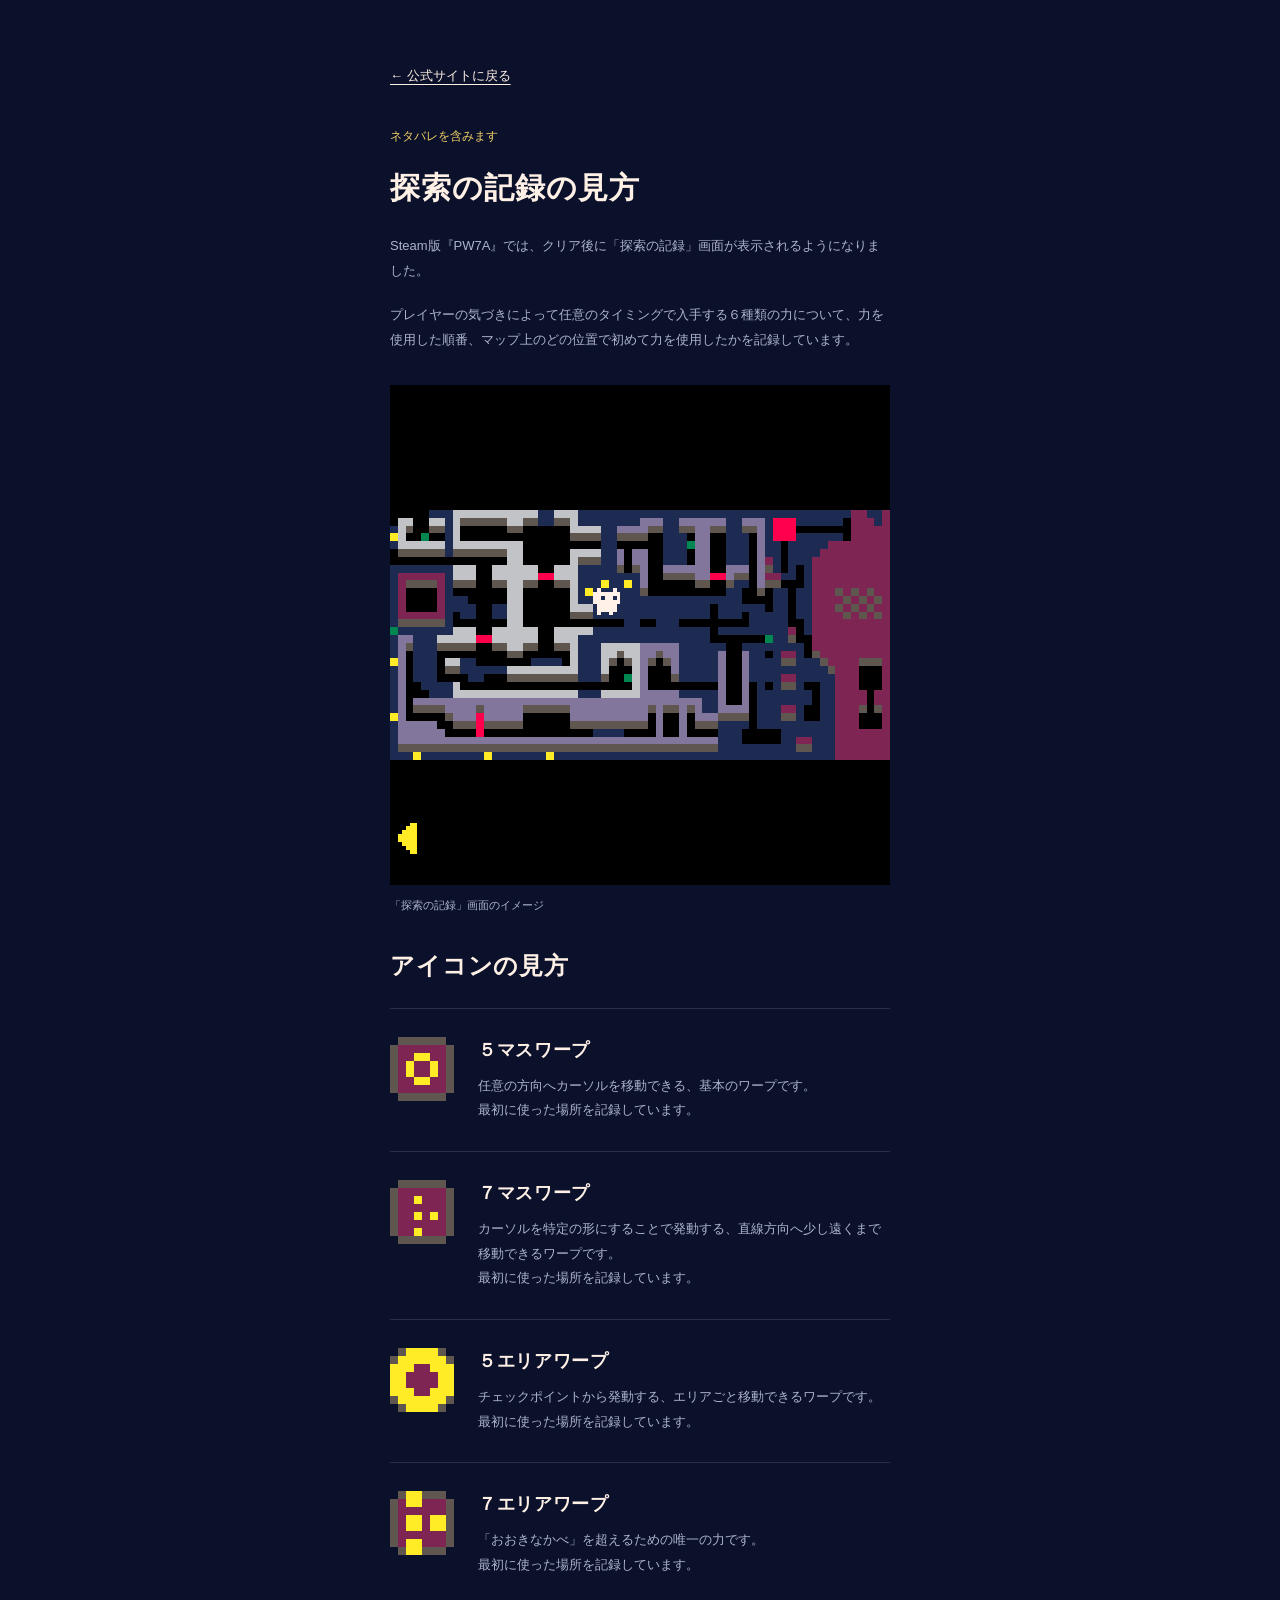
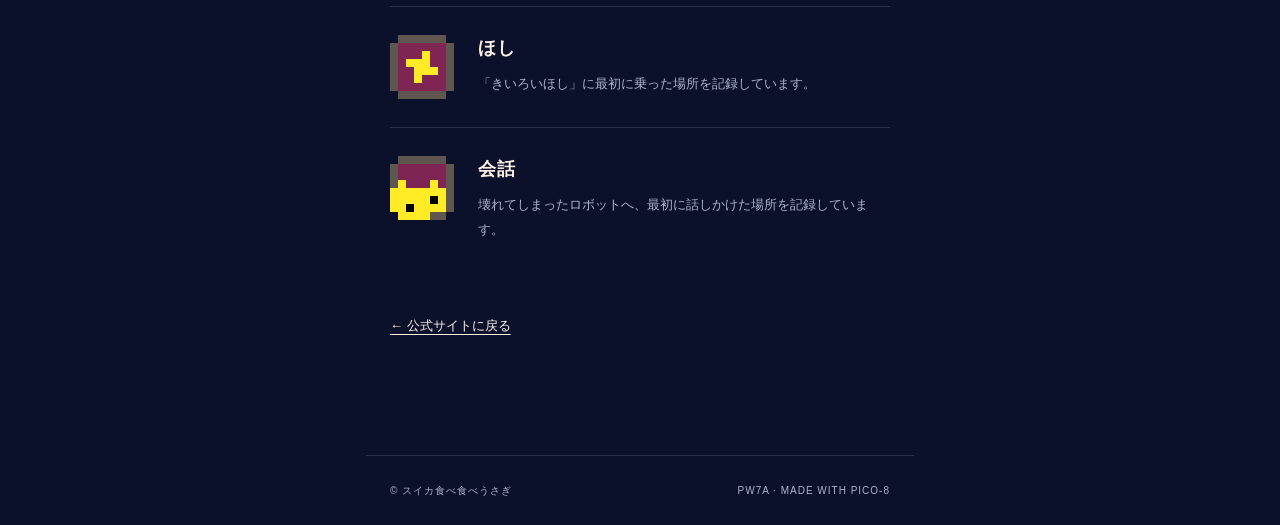
==== history.html @ 7d3fde40 "Add files via upload" ====
<!doctype html>
<html lang="ja"><head><meta charset="utf-8"><meta name="viewport" content="width=device-width,initial-scale=1"><title>探索の記録の見方 | PW7A 公式サイト</title><meta name="description" content="Steam版『PW7A』のクリア後「探索の記録」表示機能を解説します。ネタバレを含みます。"><meta name="robots" content="noindex"><link rel="icon" href="assets/icons/fa.png" type="image/png"><link rel="stylesheet" href="style.css"></head>
<body><main class="history-page"><a class="history-back" href="index.html">← 公式サイトに戻る</a><header><p class="spoiler-label">ネタバレを含みます</p><h1>探索の記録の見方</h1><p>Steam版『PW7A』では、クリア後に「探索の記録」画面が表示されるようになりました。</p><p>プレイヤーの気づきによって任意のタイミングで入手する６種類の力について、力を使用した順番、マップ上のどの位置で初めて力を使用したかを記録しています。</p></header><figure class="history-preview"><img class="pixel" src="assets/images/history/history.gif" width="512" height="512" alt="クリア後に表示される「探索の記録」のイメージ"><figcaption>「探索の記録」画面のイメージ</figcaption></figure><section aria-labelledby="icons-title"><h2 id="icons-title">アイコンの見方</h2><article class="history-icon"><img class="pixel" src="assets/images/history/warp-5-tiles.png" width="64" height="64" loading="lazy" alt="５マスワープのアイコン"><div><h3>５マスワープ</h3><p>任意の方向へカーソルを移動できる、基本のワープです。<br>最初に使った場所を記録しています。</p></div></article><article class="history-icon"><img class="pixel" src="assets/images/history/warp-7-tiles.png" width="64" height="64" loading="lazy" alt="７マスワープのアイコン"><div><h3>７マスワープ</h3><p>カーソルを特定の形にすることで発動する、直線方向へ少し遠くまで移動できるワープです。<br>最初に使った場所を記録しています。</p></div></article><article class="history-icon"><img class="pixel" src="assets/images/history/warp-5-areas.png" width="64" height="64" loading="lazy" alt="５エリアワープのアイコン"><div><h3>５エリアワープ</h3><p>チェックポイントから発動する、エリアごと移動できるワープです。<br>最初に使った場所を記録しています。</p></div></article><article class="history-icon"><img class="pixel" src="assets/images/history/warp-7-areas.png" width="64" height="64" loading="lazy" alt="７エリアワープのアイコン"><div><h3>７エリアワープ</h3><p>「おおきなかべ」を超えるための唯一の力です。<br>最初に使った場所を記録しています。</p></div></article><article class="history-icon"><img class="pixel" src="assets/images/history/star.png" width="64" height="64" loading="lazy" alt="ほしのアイコン"><div><h3>ほし</h3><p>「きいろいほし」に最初に乗った場所を記録しています。</p></div></article><article class="history-icon"><img class="pixel" src="assets/images/history/conversation.png" width="64" height="64" loading="lazy" alt="会話のアイコン"><div><h3>会話</h3><p>壊れてしまったロボットへ、最初に話しかけた場所を記録しています。</p></div></article></section><a class="history-back" href="index.html">← 公式サイトに戻る</a></main><footer><span>© スイカ食べ食べうさぎ</span><span>PW7A · MADE WITH PICO-8</span></footer></body></html>
---- style.css ----
:root{color-scheme:dark;--bg:#0b112b;--cream:#fff0e6;--muted:#adb4cb;--line:#ffffff20;--accent:#f1cf64}*{box-sizing:border-box}html{scroll-behavior:smooth;scroll-padding-top:90px}body{margin:0;background:var(--bg);color:var(--cream);font-family:Arial,'Yu Gothic','Hiragino Kaku Gothic ProN',sans-serif;line-height:1.9}a{color:inherit;text-decoration:none}button{font:inherit}a,button{-webkit-tap-highlight-color:transparent}a[href],button{cursor:pointer}a:hover{color:var(--accent)}:focus-visible{outline:3px solid var(--accent);outline-offset:6px}img{max-width:100%;height:auto;display:block}figure{margin:0}p{margin:0 0 1.5em}h1,h2,h3{line-height:1.5;margin:0 0 24px;letter-spacing:.035em}h2{font-size:clamp(24px,3vw,34px)}h3{font-size:20px}button{color:inherit}.skip{position:fixed;top:-100px;background:var(--cream);color:var(--bg);padding:10px;z-index:10}.skip:focus{top:0}.header{height:100px;max-width:1280px;padding:0 48px;margin:auto;display:flex;align-items:center;gap:40px}.header img{width:96px}.header nav{margin-left:auto;display:flex;gap:28px;font-size:12px}.hero{position:relative;max-width:1440px;margin:auto;min-height:720px;padding:65px max(48px,calc((100% - 1184px)/2)) 110px;display:grid;grid-template-columns:1fr 1fr;gap:70px;align-items:center;background:linear-gradient(0deg,var(--bg),transparent 35%),url('assets/images/space.png') center/cover}.hero-logo{width:300px;margin:0 0 30px}.eyebrow{font-size:11px;font-weight:bold;letter-spacing:.24em;color:var(--muted);margin-bottom:25px}h1{font-size:clamp(32px,3.7vw,48px);line-height:1.5}.intro{font-size:14px;color:#d2d5e2}.release{font-size:13px;letter-spacing:.08em;color:var(--accent);margin-bottom:16px}.actions{display:flex;align-items:flex-start;flex-direction:column;gap:16px}.button{display:inline-flex;justify-content:space-between;align-items:center;gap:35px;padding:15px 24px;font-size:14px;font-weight:bold;line-height:1.5;border:1px solid var(--cream);min-width:240px}.primary{background:var(--cream);color:var(--bg)}.primary:hover{background:var(--accent);color:var(--bg);border-color:var(--accent)}.text-link{font-size:12px;color:var(--muted)}.key-art{max-width:500px;transform:rotate(2deg);box-shadow:0 20px 60px #0004}.key-art img{width:100%}.scroll{position:absolute;bottom:30px;left:50%;transform:translateX(-50%);font-size:11px;letter-spacing:.12em;color:var(--muted)}.section{width:calc(100% - 96px);max-width:1120px;margin:0 auto;padding:95px 0;border-bottom:1px solid var(--line)}.about{display:grid;grid-template-columns:1fr 384px;gap:90px;align-items:center}.about p:not(.eyebrow){color:#c5cbdd;font-size:14px;line-height:2.2}.facts{list-style:none;display:flex;gap:12px;flex-wrap:wrap;padding:0;margin-top:30px}.facts li{font-size:11px;border:1px solid var(--line);padding:5px 12px}.game-window{width:384px}.pixel{image-rendering:pixelated}.game-window figcaption{font-size:9px;letter-spacing:.18em;color:var(--muted);margin-top:12px}.features{display:grid;grid-template-columns:repeat(3,1fr);gap:48px}.features article{position:relative;padding-top:20px}.number{display:block;font-size:12px;color:var(--accent);margin-bottom:35px}.features .eyebrow{margin-bottom:15px}.features h3{font-size:18px}.features article>p:last-child{font-size:13px;color:var(--muted);margin:0}.section-heading{margin-bottom:36px}.section-heading .eyebrow{margin-bottom:12px}.trailer{aspect-ratio:16/9;background:linear-gradient(#0b112b66,#0b112b99),url('assets/images/space.png') center/cover;display:flex;align-items:center;justify-content:center;flex-direction:column;border:1px solid var(--line);color:var(--muted);gap:16px}.trailer p{font-size:13px;margin:0}.play{font-size:50px;line-height:1}.trailer iframe{width:100%;height:100%;border:0}.trailer button{background:transparent;border:0;width:100%;height:100%;color:inherit}.gallery{display:grid;grid-template-columns:repeat(3,1fr);gap:24px}.shot{position:relative;background:none;border:0;padding:0;overflow:hidden}.shot img{width:100%}.shot span{position:absolute;bottom:0;right:0;background:var(--bg);padding:0 12px;font-size:20px}.shot:hover{outline:1px solid var(--accent);outline-offset:4px}.news{display:grid;grid-template-columns:1fr 1fr;gap:70px}.news:has([data-events-section][hidden]){grid-template-columns:1fr}.news .eyebrow,.details .eyebrow{margin-bottom:12px}.news a{display:flex;justify-content:space-between;gap:24px;border-top:1px solid var(--line);padding:18px 0;font-size:14px}.news a span{font-size:12px;color:var(--muted)}.details{display:grid;grid-template-columns:1fr 1fr;gap:80px}dl{margin:30px 0 0}dl>div{display:grid;grid-template-columns:1fr 1.2fr;gap:20px;padding:14px 0;border-bottom:1px solid var(--line);font-size:12px}dt{color:var(--muted)}dd{margin:0}.contact{text-align:center;padding:100px 0;border:0}.contact p:not(.eyebrow){font-size:13px;color:var(--muted)}.contact .button{margin-top:15px}.contact-links{display:flex;justify-content:center;gap:25px;margin-top:30px;font-size:12px}.contact-links:empty{display:none}footer{border-top:1px solid var(--line);display:flex;justify-content:space-between;padding:25px 48px;font-size:10px;letter-spacing:.1em;color:var(--muted)}dialog{padding:48px 16px 16px;border:1px solid var(--line);background:var(--bg);max-width:95vw;max-height:95vh}dialog::backdrop{background:#030611e8}dialog img{max-height:calc(95vh - 80px);width:auto;margin:auto}.dialog-close{position:absolute;right:12px;top:8px;background:transparent;border:0;font-size:13px}[hidden]{display:none!important}@media(min-width:1200px){.gallery{grid-template-columns:repeat(3,256px);justify-content:space-between}.gallery img{width:256px}}@media(max-width:900px){.header{padding:0 24px}.header nav{gap:16px}.hero{gap:30px;padding:50px 32px 100px;min-height:auto}.hero-logo{width:220px}.section{width:calc(100% - 48px);padding:65px 0}.about{grid-template-columns:1fr 256px;gap:35px}.game-window{width:256px}.features{gap:25px}.details{gap:35px}.gallery{gap:16px}}@media(max-width:600px){.header{height:76px;gap:20px}.header img{width:78px}.header nav{display:none}.hero{display:flex;flex-direction:column;padding:30px 24px 85px;gap:40px;align-items:stretch}.hero-copy{order:1}.hero .eyebrow{font-size:9px}.hero-logo{width:200px;margin-bottom:24px}.hero h1{font-size:34px}.key-art{order:2;width:min(100%,350px);align-self:center;transform:rotate(1deg)}.intro{font-size:13px}.actions{gap:14px}.button{width:100%;max-width:340px}.scroll{white-space:nowrap;bottom:20px}.about{display:flex;flex-direction:column;align-items:stretch;gap:35px}.game-window{align-self:center}.features{grid-template-columns:1fr;gap:35px}.features article{padding:0 0 0 38px}.number{position:absolute;left:0;top:0}.features h3{margin-bottom:12px}.features .eyebrow{margin-bottom:8px}.gallery{grid-template-columns:repeat(2,minmax(0,1fr));gap:12px}.news,.details{grid-template-columns:1fr;gap:45px}footer{padding:22px 24px;gap:20px;flex-direction:column}.contact h2{font-size:23px}.contact .button{max-width:300px}.trailer{aspect-ratio:16/10}.play{font-size:35px}}@media(prefers-reduced-motion:reduce){html{scroll-behavior:auto}}
.announcements{max-width:900px}.announcement{padding:30px 0;border-top:1px solid var(--line)}.announcement time{display:block;font-size:12px;color:var(--accent);margin-bottom:12px}.announcement h3{font-size:22px;margin-bottom:14px}.announcement>p{color:var(--muted);font-size:14px;white-space:pre-line}.announcement .button{display:block;background:transparent;margin-top:22px;min-width:0;color:var(--cream)}.announcement .button:disabled{opacity:.6;cursor:wait}.tweet-embed{max-width:550px}.embed-status{font-size:12px!important;margin-top:14px}.tweet-embed:empty{display:none}@media(max-width:900px){.header{gap:20px}.header nav{gap:14px;font-size:11px}}
/* お知らせ中心のコンパクトな構成 */
.visually-hidden{position:absolute;width:1px;height:1px;padding:0;margin:-1px;overflow:hidden;clip:rect(0,0,0,0);white-space:nowrap;border:0}.main-visual{padding:32px 24px 50px;text-align:center;background:linear-gradient(0deg,var(--bg),transparent),url('assets/images/space.png') center/cover}.main-visual>img{width:min(100%,380px);margin:0 auto 24px}.short-description{font-size:13px;margin-bottom:8px;color:#d2d5e2}.main-visual .release{margin-bottom:20px}.store-links{display:flex;justify-content:center;gap:14px;flex-wrap:wrap}.store-links .button{min-width:200px;width:230px;text-align:left}.announcements{padding:50px 0;max-width:900px}.details{max-width:900px;padding:55px 0}.section-heading{margin-bottom:24px}.header{max-width:996px}.details h2{font-size:24px}.header nav{margin-left:auto}@media(max-width:600px){.main-visual{padding:15px 24px 36px}.main-visual>img{width:min(100%,320px)}.short-description{font-size:12px}.store-links{gap:10px}.store-links .button{width:100%;max-width:320px}.header nav{display:flex;font-size:10px;gap:12px}.header{gap:16px}.header img{width:65px}.announcements,.details{padding:40px 0}}


.store-links .button{min-height:82px;gap:16px}.store-copy{display:flex;flex-direction:column;gap:7px}.store-copy small{font-size:11px;font-weight:normal;line-height:1.5}

.main-visual{padding-top:96px}@media(max-width:600px){.main-visual{padding-top:65px}}


/* コンテンツ幅を500pxに統一 */
.main-visual>img{width:100%;max-width:500px}.main-visual{padding-left:24px;padding-right:24px}.store-links{max-width:500px;margin-left:auto;margin-right:auto}.section{max-width:500px}.details{grid-template-columns:1fr;gap:40px}footer{max-width:548px;margin-left:auto;margin-right:auto;padding-left:24px;padding-right:24px}@media(max-width:600px){.main-visual>img{width:100%;max-width:500px}}

/* ストアリンクは縦並びにし、Steam版を主に表示 */
.store-links{flex-direction:column;align-items:center;gap:14px}.store-links .button[data-link=steam]{width:320px;max-width:100%;min-height:86px}.store-links .button[data-link=itch]{width:280px;max-width:100%;min-width:0;min-height:74px;padding:12px 20px;font-size:13px}.store-links .button[data-link=itch] .store-copy{gap:5px}


.streaming-guidelines p{font-size:13px;line-height:2;color:var(--muted)}.streaming-guidelines h3{font-size:14px;margin:24px 0 10px}.streaming-guidelines p:last-child{margin-bottom:0}


.streaming-guidelines{margin-top:32px;margin-bottom:32px}


.announcement>p>a{text-decoration:underline;text-decoration-color:#adb4cb70;text-underline-offset:4px}.announcement>p>a:hover{text-decoration-color:currentColor}


.section-links{max-width:500px;width:calc(100% - 48px);margin:24px auto 0;display:flex;justify-content:center;flex-wrap:wrap;gap:12px 24px;font-size:12px}.section-links a{text-decoration:underline;text-underline-offset:5px}#guidelines,#credits{scroll-margin-top:40px}


.contact-info{padding:55px 0}.contact-info h2{font-size:24px}.contact-info p{font-size:13px;margin-bottom:12px}.contact-info a{text-decoration:underline;text-underline-offset:4px}#contact{scroll-margin-top:40px}


/* 各コンテンツ間の余白を約50px追加 */
.section-links{margin-top:74px}.details{margin-top:50px;row-gap:90px}.contact-info{margin-top:50px}


.section-links + .announcements{margin-top:30px}


.history-entry{max-width:500px;width:calc(100% - 48px);margin:40px auto 0;padding:20px;border:1px solid var(--line)}.history-entry a{display:block;text-decoration:underline;text-underline-offset:4px;font-size:14px}.history-entry span{display:block;font-size:12px;color:var(--accent);margin-top:6px}.history-page{max-width:500px;width:calc(100% - 48px);margin:60px auto 80px}.history-back{display:inline-block;font-size:13px;text-decoration:underline;text-underline-offset:4px;margin-bottom:36px}.history-page h1{font-size:30px}.history-page header>p:last-child,.history-icon p{font-size:13px;color:var(--muted)}.spoiler-label{font-size:12px;color:var(--accent)}.history-preview{margin:32px 0}.history-preview img{width:100%}.history-preview figcaption{font-size:11px;color:var(--muted);margin-top:10px}.draft-note{font-size:12px;color:var(--accent);margin:32px 0}.history-page h2{font-size:24px}.history-icon{display:grid;grid-template-columns:64px minmax(0,1fr);gap:24px;padding:28px 0;border-top:1px solid var(--line)}.history-icon img{width:64px}.history-icon h3{font-size:18px;margin-bottom:10px}.history-icon p{margin:0}.history-page>section{margin-bottom:40px}

.history-entry p{font-size:12px;color:var(--muted);line-height:1.9;margin:12px 0 0}


.history-page header>p:not(.spoiler-label){font-size:13px;color:var(--muted)}


.history-entry .spoiler-warning{color:var(--accent);font-size:12px;font-weight:bold;margin:0 0 8px}
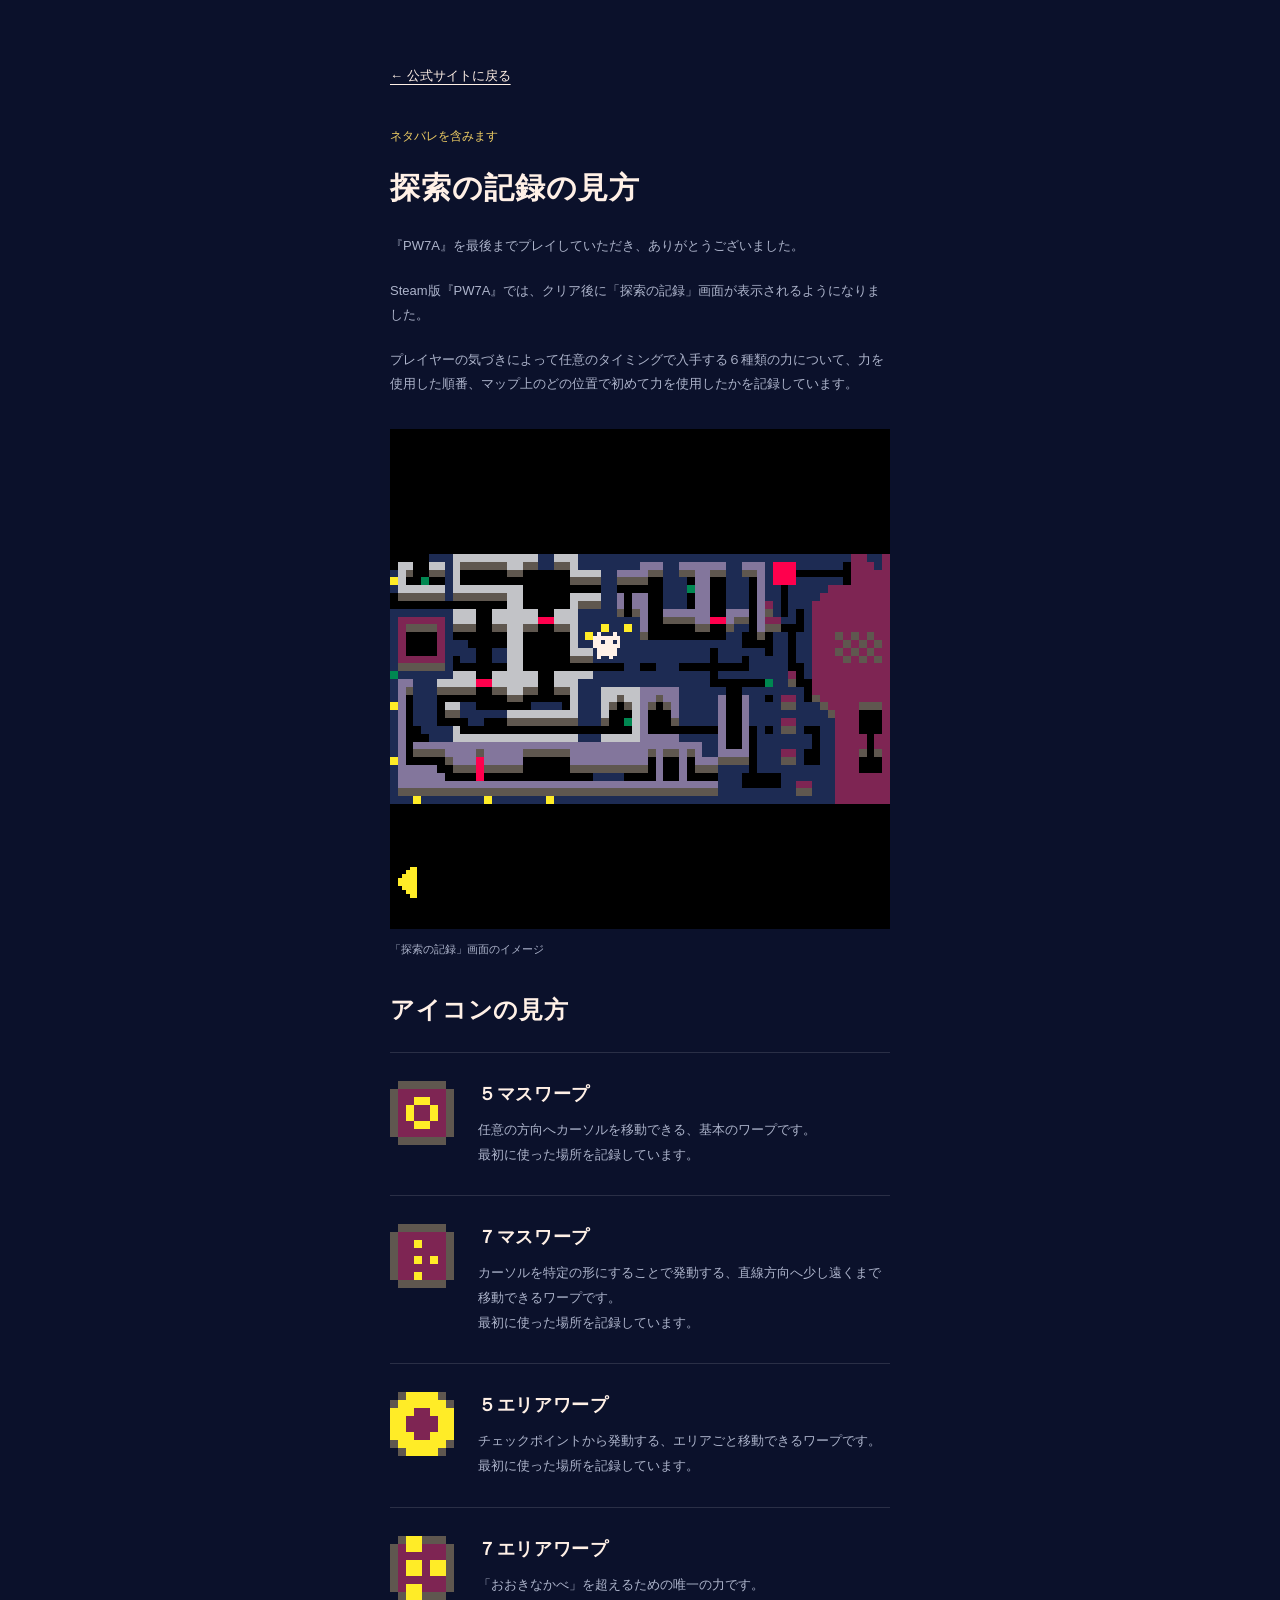
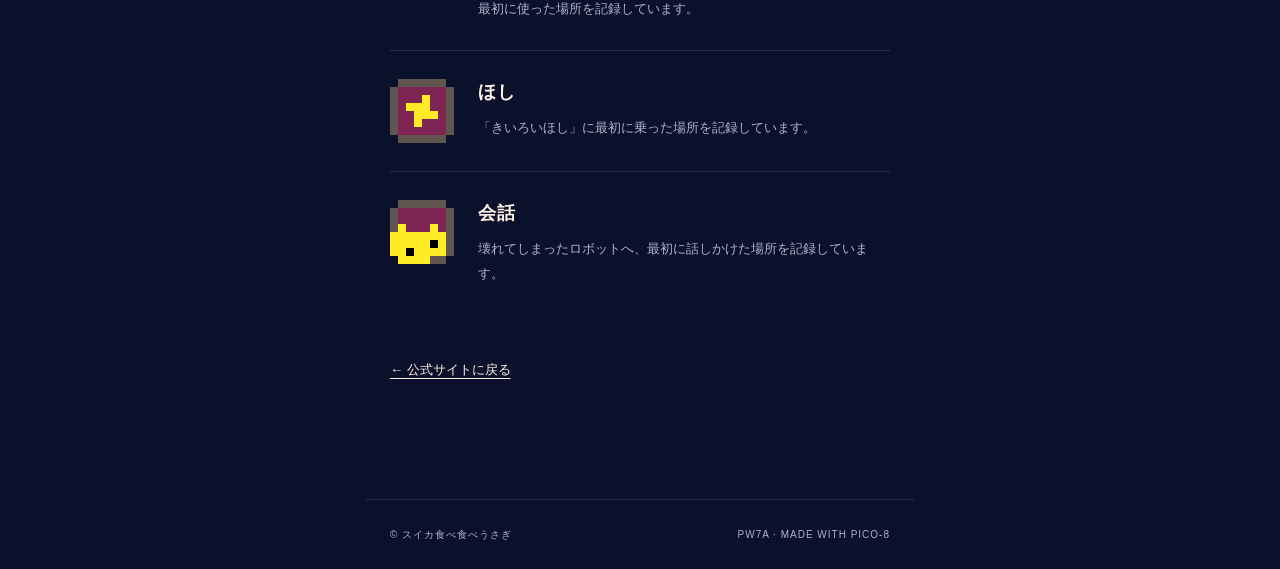
==== commit 77b6f985: "Add files via upload" ====
--- a/history.html
+++ b/history.html
@@ -1,7 +1,9 @@
 <!doctype html>
 <html lang="ja"><head><meta charset="utf-8"><meta name="viewport" content="width=device-width,initial-scale=1"><title>探索の記録の見方 | PW7A 公式サイト</title><meta name="description" content="Steam版『PW7A』のクリア後「探索の記録」表示機能を解説します。ネタバレを含みます。"><meta name="robots" content="noindex"><link rel="icon" href="assets/icons/fa.png" type="image/png"><link rel="stylesheet" href="style.css"></head>
-<body><main class="history-page"><a class="history-back" href="index.html">← 公式サイトに戻る</a><header><p class="spoiler-label">ネタバレを含みます</p><h1>探索の記録の見方</h1><p>Steam版『PW7A』では、クリア後に「探索の記録」画面が表示されるようになりました。</p><p>プレイヤーの気づきによって任意のタイミングで入手する６種類の力について、力を使用した順番、マップ上のどの位置で初めて力を使用したかを記録しています。</p></header><figure class="history-preview"><img class="pixel" src="assets/images/history/history.gif" width="512" height="512" alt="クリア後に表示される「探索の記録」のイメージ"><figcaption>「探索の記録」画面のイメージ</figcaption></figure><section aria-labelledby="icons-title"><h2 id="icons-title">アイコンの見方</h2><article class="history-icon"><img class="pixel" src="assets/images/history/warp-5-tiles.png" width="64" height="64" loading="lazy" alt="５マスワープのアイコン"><div><h3>５マスワープ</h3><p>任意の方向へカーソルを移動できる、基本のワープです。<br>最初に使った場所を記録しています。</p></div></article><article class="history-icon"><img class="pixel" src="assets/images/history/warp-7-tiles.png" width="64" height="64" loading="lazy" alt="７マスワープのアイコン"><div><h3>７マスワープ</h3><p>カーソルを特定の形にすることで発動する、直線方向へ少し遠くまで移動できるワープです。<br>最初に使った場所を記録しています。</p></div></article><article class="history-icon"><img class="pixel" src="assets/images/history/warp-5-areas.png" width="64" height="64" loading="lazy" alt="５エリアワープのアイコン"><div><h3>５エリアワープ</h3><p>チェックポイントから発動する、エリアごと移動できるワープです。<br>最初に使った場所を記録しています。</p></div></article><article class="history-icon"><img class="pixel" src="assets/images/history/warp-7-areas.png" width="64" height="64" loading="lazy" alt="７エリアワープのアイコン"><div><h3>７エリアワープ</h3><p>「おおきなかべ」を超えるための唯一の力です。<br>最初に使った場所を記録しています。</p></div></article><article class="history-icon"><img class="pixel" src="assets/images/history/star.png" width="64" height="64" loading="lazy" alt="ほしのアイコン"><div><h3>ほし</h3><p>「きいろいほし」に最初に乗った場所を記録しています。</p></div></article><article class="history-icon"><img class="pixel" src="assets/images/history/conversation.png" width="64" height="64" loading="lazy" alt="会話のアイコン"><div><h3>会話</h3><p>壊れてしまったロボットへ、最初に話しかけた場所を記録しています。</p></div></article></section><a class="history-back" href="index.html">← 公式サイトに戻る</a></main><footer><span>© スイカ食べ食べうさぎ</span><span>PW7A · MADE WITH PICO-8</span></footer></body></html>
+<body><main class="history-page"><a class="history-back" href="index.html">← 公式サイトに戻る</a><header><p class="spoiler-label">ネタバレを含みます</p><h1>探索の記録の見方</h1><p>『PW7A』を最後までプレイしていただき、ありがとうございました。</p><p>Steam版『PW7A』では、クリア後に「探索の記録」画面が表示されるようになりました。</p><p>プレイヤーの気づきによって任意のタイミングで入手する６種類の力について、力を使用した順番、マップ上のどの位置で初めて力を使用したかを記録しています。</p></header><figure class="history-preview"><img class="pixel" src="assets/images/history/history.gif" width="512" height="512" alt="クリア後に表示される「探索の記録」のイメージ"><figcaption>「探索の記録」画面のイメージ</figcaption></figure><section aria-labelledby="icons-title"><h2 id="icons-title">アイコンの見方</h2><article class="history-icon"><img class="pixel" src="assets/images/history/warp-5-tiles.png" width="64" height="64" loading="lazy" alt="５マスワープのアイコン"><div><h3>５マスワープ</h3><p>任意の方向へカーソルを移動できる、基本のワープです。<br>最初に使った場所を記録しています。</p></div></article><article class="history-icon"><img class="pixel" src="assets/images/history/warp-7-tiles.png" width="64" height="64" loading="lazy" alt="７マスワープのアイコン"><div><h3>７マスワープ</h3><p>カーソルを特定の形にすることで発動する、直線方向へ少し遠くまで移動できるワープです。<br>最初に使った場所を記録しています。</p></div></article><article class="history-icon"><img class="pixel" src="assets/images/history/warp-5-areas.png" width="64" height="64" loading="lazy" alt="５エリアワープのアイコン"><div><h3>５エリアワープ</h3><p>チェックポイントから発動する、エリアごと移動できるワープです。<br>最初に使った場所を記録しています。</p></div></article><article class="history-icon"><img class="pixel" src="assets/images/history/warp-7-areas.png" width="64" height="64" loading="lazy" alt="７エリアワープのアイコン"><div><h3>７エリアワープ</h3><p>「おおきなかべ」を超えるための唯一の力です。<br>最初に使った場所を記録しています。</p></div></article><article class="history-icon"><img class="pixel" src="assets/images/history/star.png" width="64" height="64" loading="lazy" alt="ほしのアイコン"><div><h3>ほし</h3><p>「きいろいほし」に最初に乗った場所を記録しています。</p></div></article><article class="history-icon"><img class="pixel" src="assets/images/history/conversation.png" width="64" height="64" loading="lazy" alt="会話のアイコン"><div><h3>会話</h3><p>壊れてしまったロボットへ、最初に話しかけた場所を記録しています。</p></div></article></section><a class="history-back" href="index.html">← 公式サイトに戻る</a></main><footer><span>© スイカ食べ食べうさぎ</span><span>PW7A · MADE WITH PICO-8</span></footer></body></html>
 
 
 
 
+
+
